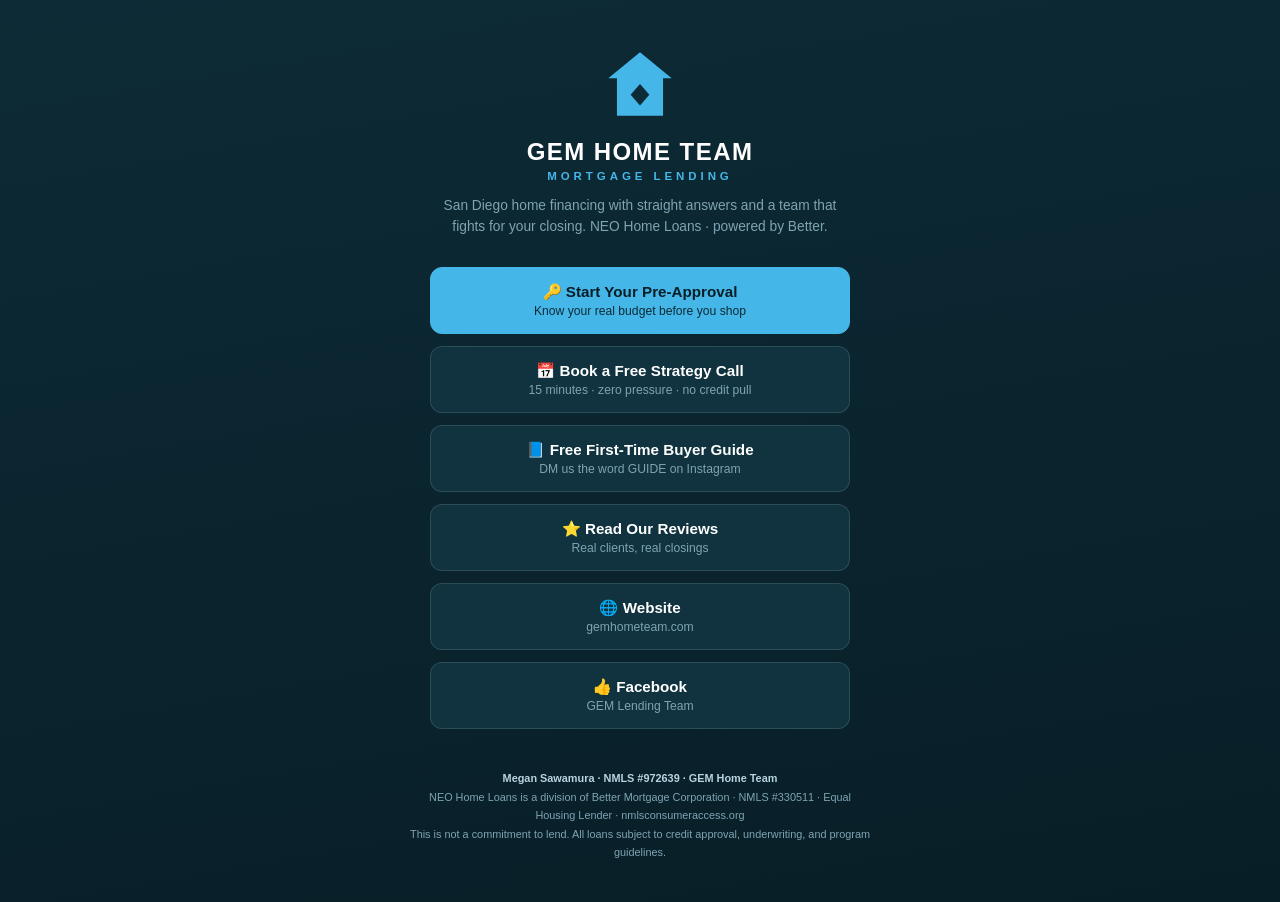
==== bio.html @ 8a7fd715 "Add AI writing, posted tracking, link-in-bio, ManyChat pack, and insights import - js/ai.js: in-brow" ====
<!DOCTYPE html>
<html lang="en">
<head>
<meta charset="UTF-8">
<meta name="viewport" content="width=device-width, initial-scale=1.0">
<title>GEM Home Team — Links</title>
<meta name="description" content="GEM Home Team · NEO Home Loans, powered by Better · San Diego mortgage lending. Start your pre-approval, book a call, or read our reviews.">
<link rel="icon" href="data:image/svg+xml,<svg xmlns='http://www.w3.org/2000/svg' viewBox='0 0 100 100'><path d='M50 8 L92 42 L82 42 L82 92 L18 92 L18 42 L8 42 Z' fill='%2345B6E8'/><path d='M50 48 L62 62 L50 76 L38 62 Z' fill='%230D2B36'/></svg>">
<style>
  * { margin: 0; padding: 0; box-sizing: border-box; }
  body {
    font-family: "Avenir Next", "Segoe UI", "Helvetica Neue", Arial, sans-serif;
    background: linear-gradient(170deg, #0D2B36 0%, #081E27 100%);
    color: #fff; min-height: 100vh;
    display: flex; flex-direction: column; align-items: center;
    padding: 48px 20px 40px;
  }
  .logo { margin-bottom: 18px; }
  h1 { font-size: 1.5rem; font-weight: 800; letter-spacing: .06em; text-align: center; }
  .sub { color: #45B6E8; font-size: .72rem; font-weight: 700; letter-spacing: .34em; text-transform: uppercase; margin-top: 4px; text-align: center; }
  .tag { color: #7FA3B2; font-size: .86rem; margin: 14px 0 30px; text-align: center; max-width: 420px; line-height: 1.5; }
  .links { width: 100%; max-width: 420px; display: flex; flex-direction: column; gap: 12px; }
  .link {
    display: block; text-align: center; text-decoration: none;
    background: #10333F; color: #fff; border: 1px solid rgba(184,212,224,.16);
    border-radius: 12px; padding: 15px 18px; font-weight: 700; font-size: .95rem;
    transition: border-color .15s, transform .1s;
  }
  .link:hover { border-color: #45B6E8; transform: translateY(-1px); }
  .link.primary { background: #45B6E8; color: #081E27; border-color: #45B6E8; }
  .link span { display: block; font-weight: 400; font-size: .76rem; color: #7FA3B2; margin-top: 3px; }
  .link.primary span { color: #0D2B36; }
  .footer {
    margin-top: 40px; color: #7FA3B2; font-size: .68rem; line-height: 1.7;
    text-align: center; max-width: 460px;
  }
  .footer strong { color: #B8D4E0; }
</style>
</head>
<body>
  <svg class="logo" width="72" height="72" viewBox="0 0 100 100" aria-hidden="true">
    <path d="M50 6 L94 42 L82 42 L82 94 L18 94 L18 42 L6 42 Z" fill="#45B6E8"/>
    <path d="M50 50 L63 65 L50 80 L37 65 Z" fill="#0D2B36"/>
  </svg>
  <h1>GEM HOME TEAM</h1>
  <div class="sub">Mortgage Lending</div>
  <p class="tag">San Diego home financing with straight answers and a team that fights for your closing. NEO Home Loans · powered by Better.</p>

  <nav class="links" aria-label="Links">
    <a class="link primary" href="https://www.gemhometeam.com" target="_blank" rel="noopener">🔑 Start Your Pre-Approval<span>Know your real budget before you shop</span></a>
    <a class="link" href="https://www.gemhometeam.com/contact" target="_blank" rel="noopener">📅 Book a Free Strategy Call<span>15 minutes · zero pressure · no credit pull</span></a>
    <a class="link" href="https://www.instagram.com/direct/inbox/" target="_blank" rel="noopener">📘 Free First-Time Buyer Guide<span>DM us the word GUIDE on Instagram</span></a>
    <a class="link" href="https://www.yelp.com/biz/gem-lending-team-neo-home-loans-encinitas" target="_blank" rel="noopener">⭐ Read Our Reviews<span>Real clients, real closings</span></a>
    <a class="link" href="https://www.gemhometeam.com" target="_blank" rel="noopener">🌐 Website<span>gemhometeam.com</span></a>
    <a class="link" href="https://www.facebook.com/GEMTeamMortgage" target="_blank" rel="noopener">👍 Facebook<span>GEM Lending Team</span></a>
  </nav>

  <footer class="footer">
    <strong>Megan Sawamura · NMLS #972639 · GEM Home Team</strong><br>
    NEO Home Loans is a division of Better Mortgage Corporation · NMLS #330511 · Equal Housing Lender · nmlsconsumeraccess.org<br>
    This is not a commitment to lend. All loans subject to credit approval, underwriting, and program guidelines.
  </footer>
</body>
</html>
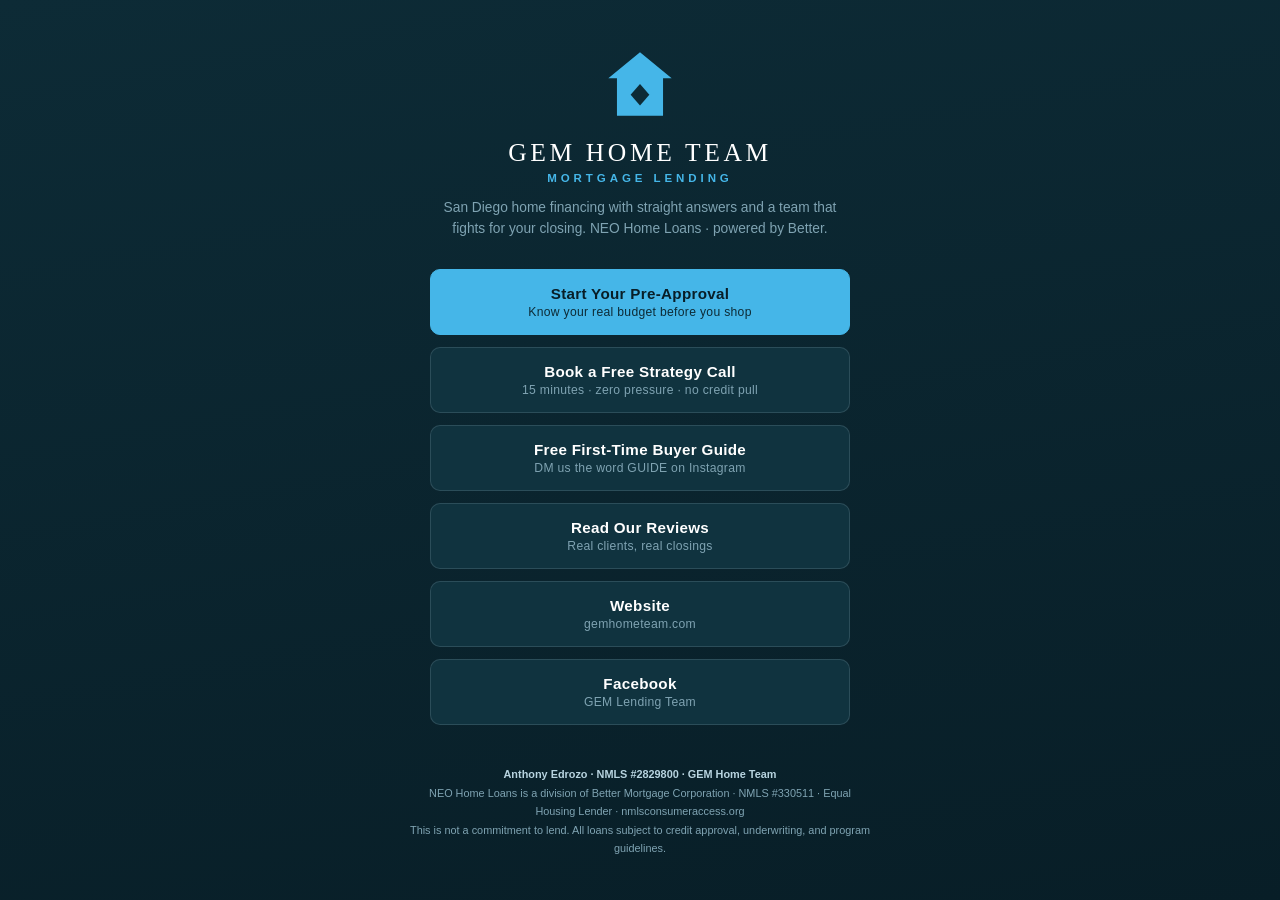
==== commit d4c085e3: "Editorial luxe design pass; make Anthony Edrozo the default owner Design: serif display headings (Di" ====
--- a/bio.html
+++ b/bio.html
@@ -16,17 +16,17 @@
     padding: 48px 20px 40px;
   }
   .logo { margin-bottom: 18px; }
-  h1 { font-size: 1.5rem; font-weight: 800; letter-spacing: .06em; text-align: center; }
+  h1 { font-family: "Didot", "Bodoni MT", Georgia, "Times New Roman", serif; font-size: 1.6rem; font-weight: 500; letter-spacing: .14em; text-align: center; }
   .sub { color: #45B6E8; font-size: .72rem; font-weight: 700; letter-spacing: .34em; text-transform: uppercase; margin-top: 4px; text-align: center; }
   .tag { color: #7FA3B2; font-size: .86rem; margin: 14px 0 30px; text-align: center; max-width: 420px; line-height: 1.5; }
   .links { width: 100%; max-width: 420px; display: flex; flex-direction: column; gap: 12px; }
   .link {
     display: block; text-align: center; text-decoration: none;
     background: #10333F; color: #fff; border: 1px solid rgba(184,212,224,.16);
-    border-radius: 12px; padding: 15px 18px; font-weight: 700; font-size: .95rem;
-    transition: border-color .15s, transform .1s;
+    border-radius: 10px; padding: 15px 18px; font-weight: 600; font-size: .95rem;
+    letter-spacing: .02em; transition: border-color .15s;
   }
-  .link:hover { border-color: #45B6E8; transform: translateY(-1px); }
+  .link:hover { border-color: #45B6E8; }
   .link.primary { background: #45B6E8; color: #081E27; border-color: #45B6E8; }
   .link span { display: block; font-weight: 400; font-size: .76rem; color: #7FA3B2; margin-top: 3px; }
   .link.primary span { color: #0D2B36; }
@@ -47,16 +47,16 @@
   <p class="tag">San Diego home financing with straight answers and a team that fights for your closing. NEO Home Loans · powered by Better.</p>
 
   <nav class="links" aria-label="Links">
-    <a class="link primary" href="https://www.gemhometeam.com" target="_blank" rel="noopener">🔑 Start Your Pre-Approval<span>Know your real budget before you shop</span></a>
-    <a class="link" href="https://www.gemhometeam.com/contact" target="_blank" rel="noopener">📅 Book a Free Strategy Call<span>15 minutes · zero pressure · no credit pull</span></a>
-    <a class="link" href="https://www.instagram.com/direct/inbox/" target="_blank" rel="noopener">📘 Free First-Time Buyer Guide<span>DM us the word GUIDE on Instagram</span></a>
-    <a class="link" href="https://www.yelp.com/biz/gem-lending-team-neo-home-loans-encinitas" target="_blank" rel="noopener">⭐ Read Our Reviews<span>Real clients, real closings</span></a>
-    <a class="link" href="https://www.gemhometeam.com" target="_blank" rel="noopener">🌐 Website<span>gemhometeam.com</span></a>
-    <a class="link" href="https://www.facebook.com/GEMTeamMortgage" target="_blank" rel="noopener">👍 Facebook<span>GEM Lending Team</span></a>
+    <a class="link primary" href="https://www.gemhometeam.com" target="_blank" rel="noopener">Start Your Pre-Approval<span>Know your real budget before you shop</span></a>
+    <a class="link" href="https://www.gemhometeam.com/contact" target="_blank" rel="noopener">Book a Free Strategy Call<span>15 minutes · zero pressure · no credit pull</span></a>
+    <a class="link" href="https://www.instagram.com/direct/inbox/" target="_blank" rel="noopener">Free First-Time Buyer Guide<span>DM us the word GUIDE on Instagram</span></a>
+    <a class="link" href="https://www.yelp.com/biz/gem-lending-team-neo-home-loans-encinitas" target="_blank" rel="noopener">Read Our Reviews<span>Real clients, real closings</span></a>
+    <a class="link" href="https://www.gemhometeam.com" target="_blank" rel="noopener">Website<span>gemhometeam.com</span></a>
+    <a class="link" href="https://www.facebook.com/GEMTeamMortgage" target="_blank" rel="noopener">Facebook<span>GEM Lending Team</span></a>
   </nav>
 
   <footer class="footer">
-    <strong>Megan Sawamura · NMLS #972639 · GEM Home Team</strong><br>
+    <strong>Anthony Edrozo · NMLS #2829800 · GEM Home Team</strong><br>
     NEO Home Loans is a division of Better Mortgage Corporation · NMLS #330511 · Equal Housing Lender · nmlsconsumeraccess.org<br>
     This is not a commitment to lend. All loans subject to credit approval, underwriting, and program guidelines.
   </footer>
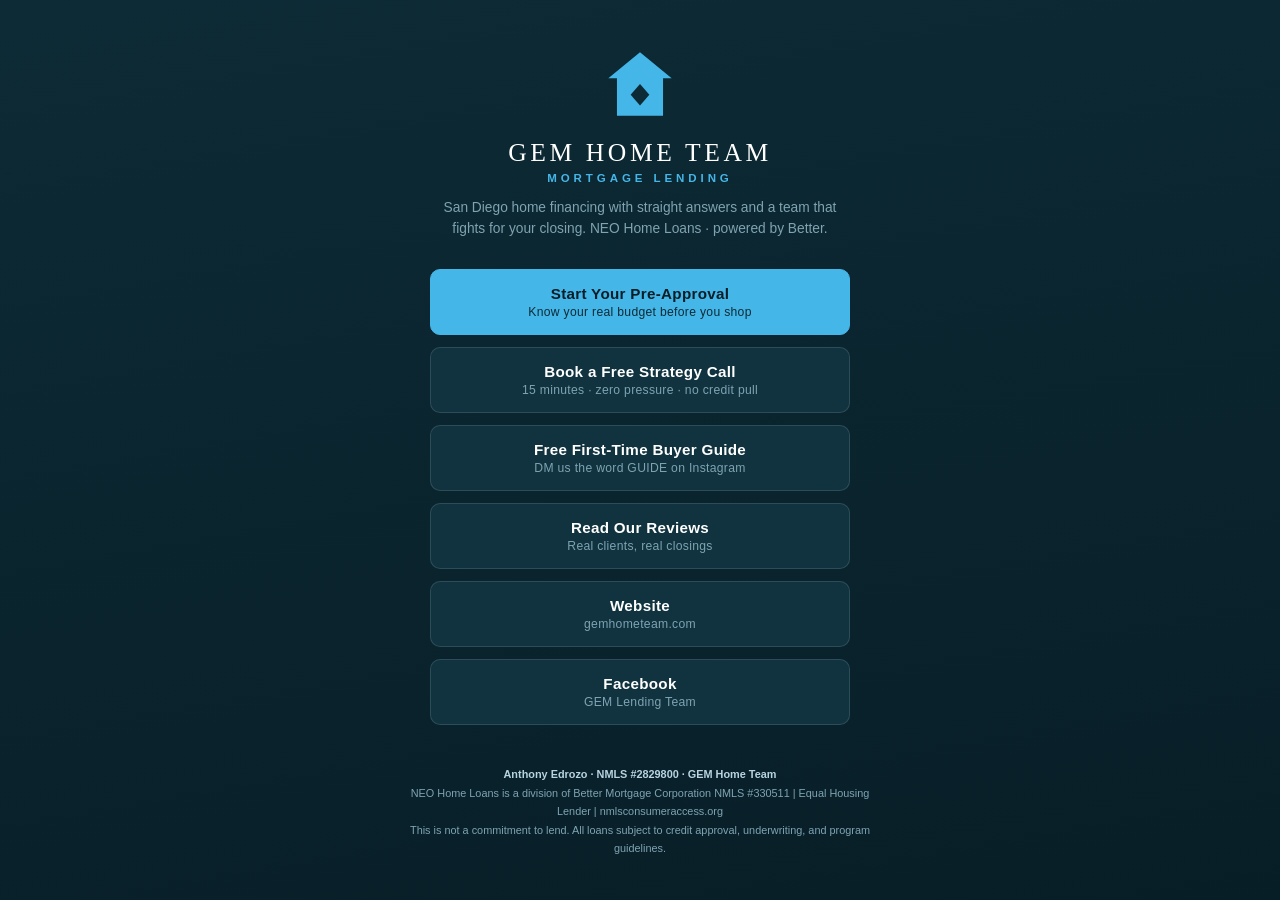
==== commit 84c2846c: "Pro editing suite: curves, HSL, retouch, chroma key, AI video tools; data-accuracy + official disclo" ====
--- a/bio.html
+++ b/bio.html
@@ -57,7 +57,7 @@
 
   <footer class="footer">
     <strong>Anthony Edrozo · NMLS #2829800 · GEM Home Team</strong><br>
-    NEO Home Loans is a division of Better Mortgage Corporation · NMLS #330511 · Equal Housing Lender · nmlsconsumeraccess.org<br>
+    NEO Home Loans is a division of Better Mortgage Corporation NMLS #330511 | Equal Housing Lender | nmlsconsumeraccess.org<br>
     This is not a commitment to lend. All loans subject to credit approval, underwriting, and program guidelines.
   </footer>
 </body>
